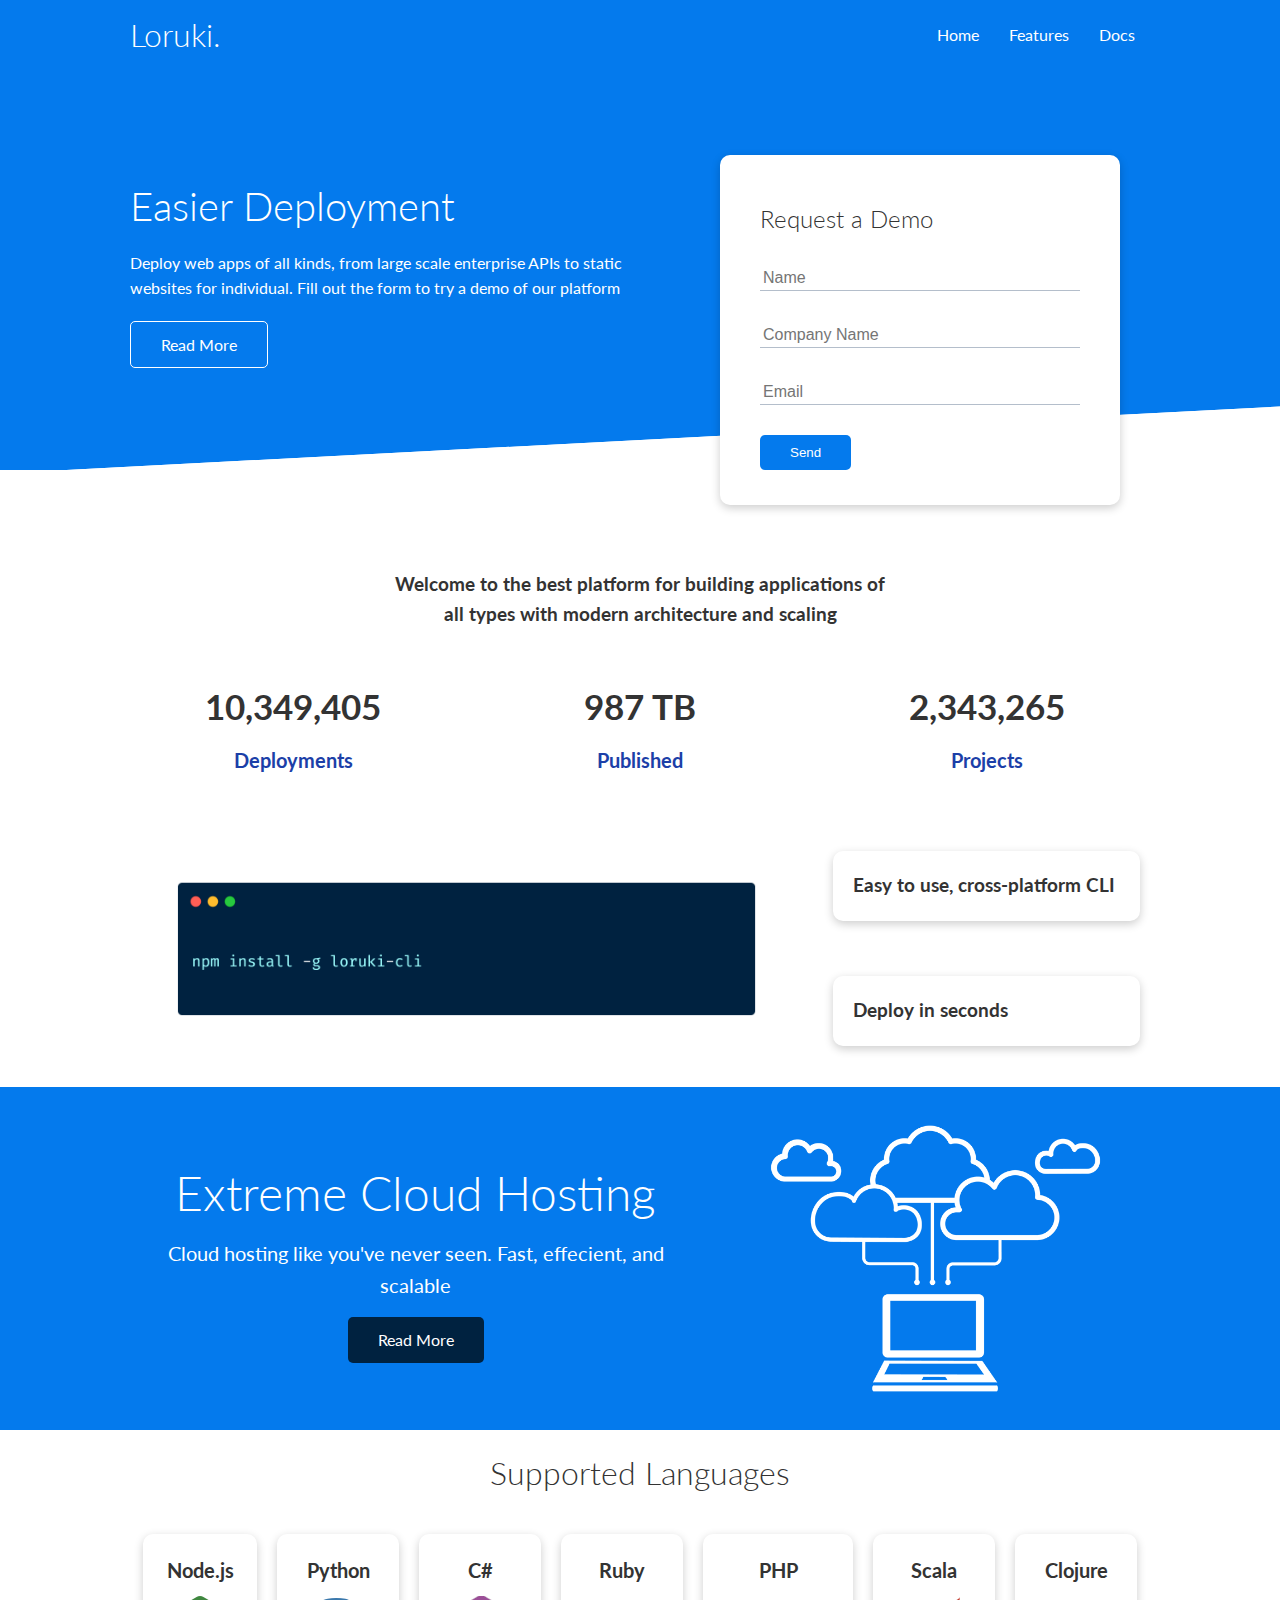
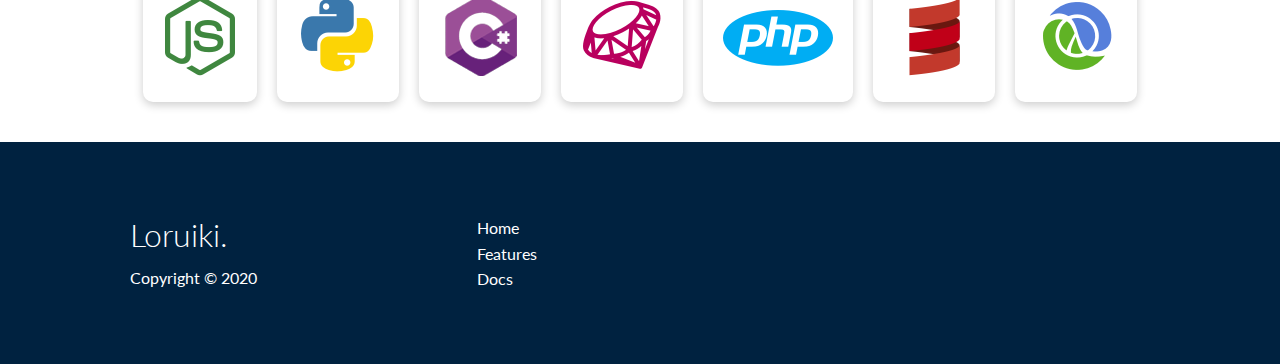
==== index.html @ ad772c44 "first commit" ====
<!DOCTYPE html>
<html lang="en">
  <head>
    <meta charset="UTF-8" />
    <meta name="viewport" content="width=device-width, initial-scale=1.0" />
    <meta http-equiv="X-UA-Compatible" content="ie=edge" />
    <link rel="stylesheet" href="/css/utils.css" />
    <link rel="stylesheet" href="/css/style.css" />
    <link
      rel="stylesheet"
      href="https://cdnjs.cloudflare.com/ajax/libs/font-awesome/6.5.2/css/all.min.css"
      integrity="sha512-SnH5WK+bZxgPHs44uWIX+LLJAJ9/2PkPKZ5QiAj6Ta86w+fsb2TkcmfRyVX3pBnMFcV7oQPJkl9QevSCWr3W6A=="
      crossorigin="anonymous"
      referrerpolicy="no-referrer"
    />
    <title>Loruki | Cloud Hosting For Everyone</title>
  </head>
  <body>
    <!-- Navbar -->
    <div class="navbar">
      <div class="container flex">
        <h1 class="logo">Loruki.</h1>
        <nav>
          <ul>
            <li><a href="index.html">Home</a></li>
            <li><a href="features.html">Features</a></li>
            <li><a href="docs.html">Docs</a></li>
          </ul>
        </nav>
      </div>
    </div>

    <!-- Showcase -->
    <section class="showcase">
      <div class="container grid">
        <div class="showcase-text">
          <h1>Easier Deployment</h1>
          <p>
            Deploy web apps of all kinds, from large scale enterprise APIs to
            static websites for individual. Fill out the form to try a demo of
            our platform
          </p>
          <a href="features.html" class="btn btn-outline">Read More</a>
        </div>

        <div class="showcase-form card">
          <h2>Request a Demo</h2>
          <form>
            <div class="form-control">
              <input type="text" name="name" placeholder="Name" required />
            </div>
            <div class="form-control">
              <input
                type="text"
                name="company"
                placeholder="Company Name"
                required
              />
            </div>
            <div class="form-control">
              <input type="email" name="email" placeholder="Email" required />
            </div>
            <input type="submit" value="Send" class="btn btn-primary" />
          </form>
        </div>
      </div>
    </section>

    <!-- Stats -->
    <section class="stats">
      <div class="container">
        <h3 class="stats-heading text-center my-1">
          Welcome to the best platform for building applications of all types
          with modern architecture and scaling
        </h3>

        <div class="grid grid-3 text-center my-4">
          <div>
            <i class="fas fa-server fa-3x"></i>
            <h3>10,349,405</h3>
            <p class="text-secondary">Deployments</p>
          </div>
          <div>
            <i class="fas fa-upload fa-3x"></i>
            <h3>987 TB</h3>
            <p class="text-secondary">Published</p>
          </div>
          <div>
            <i class="fas fa-project-diagram fa-3x"></i>
            <h3>2,343,265</h3>
            <p class="text-secondary">Projects</p>
          </div>
        </div>
      </div>
    </section>

    <!-- CLI -->
    <section class="cli">
      <div class="container grid">
        <img src="imgs/cli.png" alt="cli" />
        <div class="card">
          <h3>Easy to use, cross-platform CLI</h3>
        </div>
        <div class="card">
          <h3>Deploy in seconds</h3>
        </div>
      </div>
    </section>

    <!-- Cloud Section -->
    <section class="cloud bg-primary my-2 py-2">
      <div class="container grid">
        <div class="text-center">
          <h2 class="lg">Extreme Cloud Hosting</h2>
          <p class="lead my-1">
            Cloud hosting like you've never seen. Fast, effecient, and scalable
          </p>
          <a href="features.html" class="btn btn-dark">Read More</a>
        </div>

        <img src="imgs/cloud.png" alt="cloud" />
      </div>
    </section>

    <!-- Languages -->
    <section class="languages">
      <h2 class="md text-center my-2">Supported Languages</h2>
      <div class="container flex">
        <div class="card">
          <h4>Node.js</h4>
          <img src="imgs/logos/node.png" alt="nodejs" />
        </div>
        <div class="card">
          <h4>Python</h4>
          <img src="imgs/logos/python.png" alt="python" />
        </div>
        <div class="card">
          <h4>C#</h4>
          <img src="imgs/logos/csharp.png" alt="csharp" />
        </div>
        <div class="card">
          <h4>Ruby</h4>
          <img src="imgs/logos/ruby.png" alt="ruby" />
        </div>
        <div class="card">
          <h4>PHP</h4>
          <img src="imgs/logos/php.png" alt="php" />
        </div>
        <div class="card">
          <h4>Scala</h4>
          <img src="imgs/logos/scala.png" alt="scala" />
        </div>
        <div class="card">
          <h4>Clojure</h4>
          <img src="imgs/logos/clojure.png" alt="clojure" />
        </div>
      </div>
    </section>

    <!-- Footer -->
    <footer class="footer bg-dark py-5">
      <div class="container grid grid-3">
        <div>
          <h1>Loruiki.</h1>
          <p>Copyright &copy; 2020</p>
        </div>
        <nav>
          <ul>
            <li><a href="index.html">Home</a></li>
            <li><a href="features.html">Features</a></li>
            <li><a href="docs.html">Docs</a></li>
          </ul>
        </nav>
        <div class="social">
          <a href="#"><i class="fab fa-github fa-2x"></i></a>
          <a href="#"><i class="fab fa-twitter fa-2x"></i></a>
          <a href="#"><i class="fab fa-reddit fa-2x"></i></a>
          <a href="#"><i class="fab fa-facebook fa-2x"></i></a>
          <a href="#"><i class="fab fa-instagram fa-2x"></i></a>
        </div>
      </div>
    </footer>
  </body>
</html>
---- css/utils.css ----
/* Utilities */
.container {
  max-width: 1100px;
  margin: 0 auto;
  overflow: auto;
  padding: 0 40px;
}

.flex {
  display: flex;
  justify-content: center;
  align-items: center;
  height: 100%;
}

.text-center {
  text-align: center;
}

.alert {
  background-color: var(--light-color);
  padding: 10px 20px;
  font-weight: bold;
  margin: 15px 0;
  border-radius: 5px;
}

.alert i {
  margin-right: 10px;
}

.alert-success {
  background-color: var(--success-color);
  color: #fff;
}

.alert-error {
  background-color: var(--error-color);
}

.grid {
  display: grid;
  grid-template-columns: repeat(2, 1fr);
  gap: 20px;
  justify-content: center;
  align-items: center;
  height: 100%;
}

.grid-3 {
  grid-template-columns: repeat(3, 1fr);
}

.card {
  background-color: #fff;
  color: #333;
  border-radius: 10px;
  box-shadow: 0 3px 10px rgba(0, 0, 0, 0.2);
  padding: 20px;
  margin: 10px;
}

.btn {
  display: inline-block;
  padding: 10px 30px;
  cursor: pointer;
  background: var(--primary-color);
  color: #fff;
  border: none;
  border-radius: 5px;
}

.btn-outline {
  background-color: transparent;
  border: 1px #fff solid;
}

.btn:hover {
  transform: scale(0.98);
}

/* Backgrounds and Colored Buttons */
.bg-primary,
.btn-primary {
  background-color: var(--primary-color);
  color: #fff;
}

.bg-secondary,
.btn-secondary {
  background-color: var(--secondary-color);
  color: #fff;
}

.bg-dark,
.btn-dark {
  background-color: var(--dark-color);
  color: #fff;
}

.bg-light,
.btn-light {
  background-color: var(--light-color);
  color: #333;
}

.bg-primary a,
.btn-primary a,
.bg-secondary a,
.btn-secondary a,
.bg-dark a,
.btn-dark a {
  color: #fff;
}

/* Text Colors */
.text-primary {
  color: var(--primary-color);
}

.text-secondary {
  color: var(--secondary-color);
}

.text-dark {
  color: var(--dark-color);
}

.text-light {
  color: var(--light-color);
}

/* Text Sizes */
.lead {
  font-size: 20px;
}

.sm {
  font-size: 1rem;
}

.md {
  font-size: 2rem;
}

.lg {
  font-size: 3rem;
}

.xl {
  font-size: 4rem;
}

/* Margin */
.my-1 {
  margin: 1rem 0;
}

.my-2 {
  margin: 1.5rem 0;
}

.my-3 {
  margin: 2rem 0;
}

.my-4 {
  margin: 3rem 0;
}

.my-5 {
  margin: 4rem 0;
}

.m-1 {
  margin: 1rem;
}

.m-2 {
  margin: 1.5rem;
}

.m-3 {
  margin: 2rem;
}

.m-4 {
  margin: 3rem;
}

.m-5 {
  margin: 4rem;
}

/* Padding */
.py-1 {
  padding: 1rem 0;
}

.py-2 {
  padding: 1.5rem 0;
}

.py-3 {
  padding: 2rem 0;
}

.py-4 {
  padding: 3rem 0;
}

.py-5 {
  padding: 4rem 0;
}

.p-1 {
  padding: 1rem;
}

.p-2 {
  padding: 1.5rem;
}

.p-3 {
  padding: 2rem;
}

.p-4 {
  padding: 3rem;
}

.p-5 {
  padding: 4rem;
}
---- css/style.css ----
@import url('https://fonts.googleapis.com/css2?family=Lato&display=swap');

:root {
  --primary-color: #047aed;
  --secondary-color: #1c3fa8;
  --dark-color: #002240;
  --light-color: #f4f4f4;
  --success-color: #5cb85c;
  --error-color: #d9534f;
}

* {
  box-sizing: border-box;
  margin: 0;
  padding: 0;
}

body {
  font-family: 'Lato', sans-serif;
  color: #333;
  line-height: 1.6;
}

ul {
  list-style-type: none;
}

a {
  text-decoration: none;
  color: #333;
}

h1,
h2 {
  font-weight: 300;
  line-height: 1.2;
  margin: 10px 0;
}

p {
  margin: 10px 0;
}

img {
  width: 100%;
}

code,
pre {
  background: #333;
  color: #fff;
  padding: 10px;
  border-radius: 5px;
}

/* Navbar */
.navbar {
  background-color: var(--primary-color);
  color: #fff;
  height: 70px;
}

.navbar .flex {
  justify-content: space-between;
}

.navbar ul {
  display: flex;
}

.navbar a {
  color: #fff;
  padding: 10px;
  margin: 0 5px;
}

.navbar a:hover {
  border-bottom: 2px #fff solid;
}

/* Showcase */
.showcase {
  height: 400px;
  background-color: var(--primary-color);
  color: #fff;
  position: relative;
}

.showcase h1 {
  font-size: 40px;
}

.showcase p {
  margin: 20px 0;
}

.showcase .grid {
  grid-template-columns: 2.5fr 2fr;
  gap: 30px;
  overflow: visible;
}

.showcase-text {
  animation: slideInFromLeft 1s ease-in;
}

.showcase-form {
  animation: slideInFromRight 1s ease-in;
}

.showcase-form {
  position: relative;
  top: 60px;
  height: 350px;
  width: 400px;
  padding: 40px;
  z-index: 100;
}

.showcase-form .form-control {
  margin: 30px 0;
}

.showcase-form input[type='text'],
.showcase-form input[type='email'] {
  border: 0;
  border-bottom: 1px solid #b4becb;
  width: 100%;
  padding: 3px;
  font-size: 16px;
}

.showcase-form input:focus {
  outline: none;
}

.showcase::before,
.showcase::after {
  content: '';
  position: absolute;
  height: 100px;
  bottom: -70px;
  right: 0;
  left: 0;
  background: #fff;
  transform: skewY(-3deg);
  -webkit-transform: skewY(-3deg);
  -moz-transform: skewY(-3deg);
  -ms-transform: skewY(-3deg);
}

/* Stats */
.stats {
  padding-top: 100px;
  animation: slideInFromBottom 1s ease-in;
}

.stats-heading {
  max-width: 500px;
  margin: auto;
}

.stats .grid h3 {
  font-size: 35px;
}

.stats .grid p {
  font-size: 20px;
  font-weight: bold;
}

/* CLI */
.cli .grid {
  grid-template-columns: repeat(3, 1fr);
  grid-template-rows: repeat(2, 1fr);
}

.cli .grid > *:first-child {
  grid-column: 1 / span 2;
  grid-row: 1 / span 2;
}

/* Cloud */
.cloud .grid {
  grid-template-columns: 4fr 3fr;
}

/* Languages */
.languages .flex {
  flex-wrap: wrap;
}

.languages .card {
  text-align: center;
  margin: 18px 10px 40px;
  transition: transform 0.2s ease-in;
}

.languages .card h4 {
  font-size: 20px;
  margin-bottom: 10px;
}

.languages .card:hover {
  transform: translateY(-15px);
}

/* Features Page */
.features-head img {
  width: 200px;
  justify-self: flex-end;
}

.features-sub-head img,
.docs-head img {
  width: 300px;
  justify-self: flex-end;
}

.features-main .card > i {
  margin-right: 20px;
}

.features-main .grid {
  padding: 30px;
}

.features-main .grid > *:first-child {
  grid-column: 1 / span 3;
}

.features-main .grid > *:nth-child(2) {
  grid-column: 1 / span 2;
}

/* Docs */
.docs-main h3 {
  margin: 20px 0;
}

.docs-main .grid {
  grid-template-columns: 1fr 2fr;
  align-items: flex-start;
}

.docs-main nav li {
  font-size: 17px;
  padding-bottom: 5px;
  margin-bottom: 5px;
  border-bottom: 1px #ccc solid;
}

.docs-main a:hover {
  font-weight: bold;
}

/* Footer */
.footer .social a {
  margin: 0 10px;
}

/* Animations */
@keyframes slideInFromLeft {
  0% {
    transform: translateX(-100%);
  }

  100% {
    transform: translateX(0);
  }
}

@keyframes slideInFromRight {
  0% {
    transform: translateX(100%);
  }

  100% {
    transform: translateX(0);
  }
}

@keyframes slideInFromTop {
  0% {
    transform: translateY(-100%);
  }

  100% {
    transform: translateY(0);
  }
}

@keyframes slideInFromBottom {
  0% {
    transform: translateY(100%);
  }

  100% {
    transform: translateY(0);
  }
}

/* Tablets and Under */
@media (max-width: 768px) {
  .grid,
  .showcase .grid,
  .stats .grid,
  .cli .grid,
  .cloud .grid,
  .features-main .grid,
  .docs-main .grid {
    grid-template-columns: 1fr;
    grid-template-rows: 1fr;
  }

  .showcase {
    height: auto;
  }

  .showcase-text {
    text-align: center;
    margin-top: 40px;
    animation: slideInFromTop 1s ease-in;
  }

  .showcase-form {
    justify-self: center;
    margin: auto;
    animation: slideInFromBottom 1s ease-in;
  }

  .cli .grid > *:first-child {
    grid-column: 1;
    grid-row: 1;
  }

  .features-head,
  .features-sub-head,
  .docs-head {
    text-align: center;
  }

  .features-head img,
  .features-sub-head img,
  .docs-head img {
    justify-self: center;
  }

  .features-main .grid > *:first-child,
  .features-main .grid > *:nth-child(2) {
    grid-column: 1;
  }
}

/* Mobile */
@media (max-width: 500px) {
  .navbar {
    height: 110px;
  }

  .navbar .flex {
    flex-direction: column;
  }

  .navbar ul {
    padding: 10px;
    background-color: rgba(0, 0, 0, 0.1);
  }
}
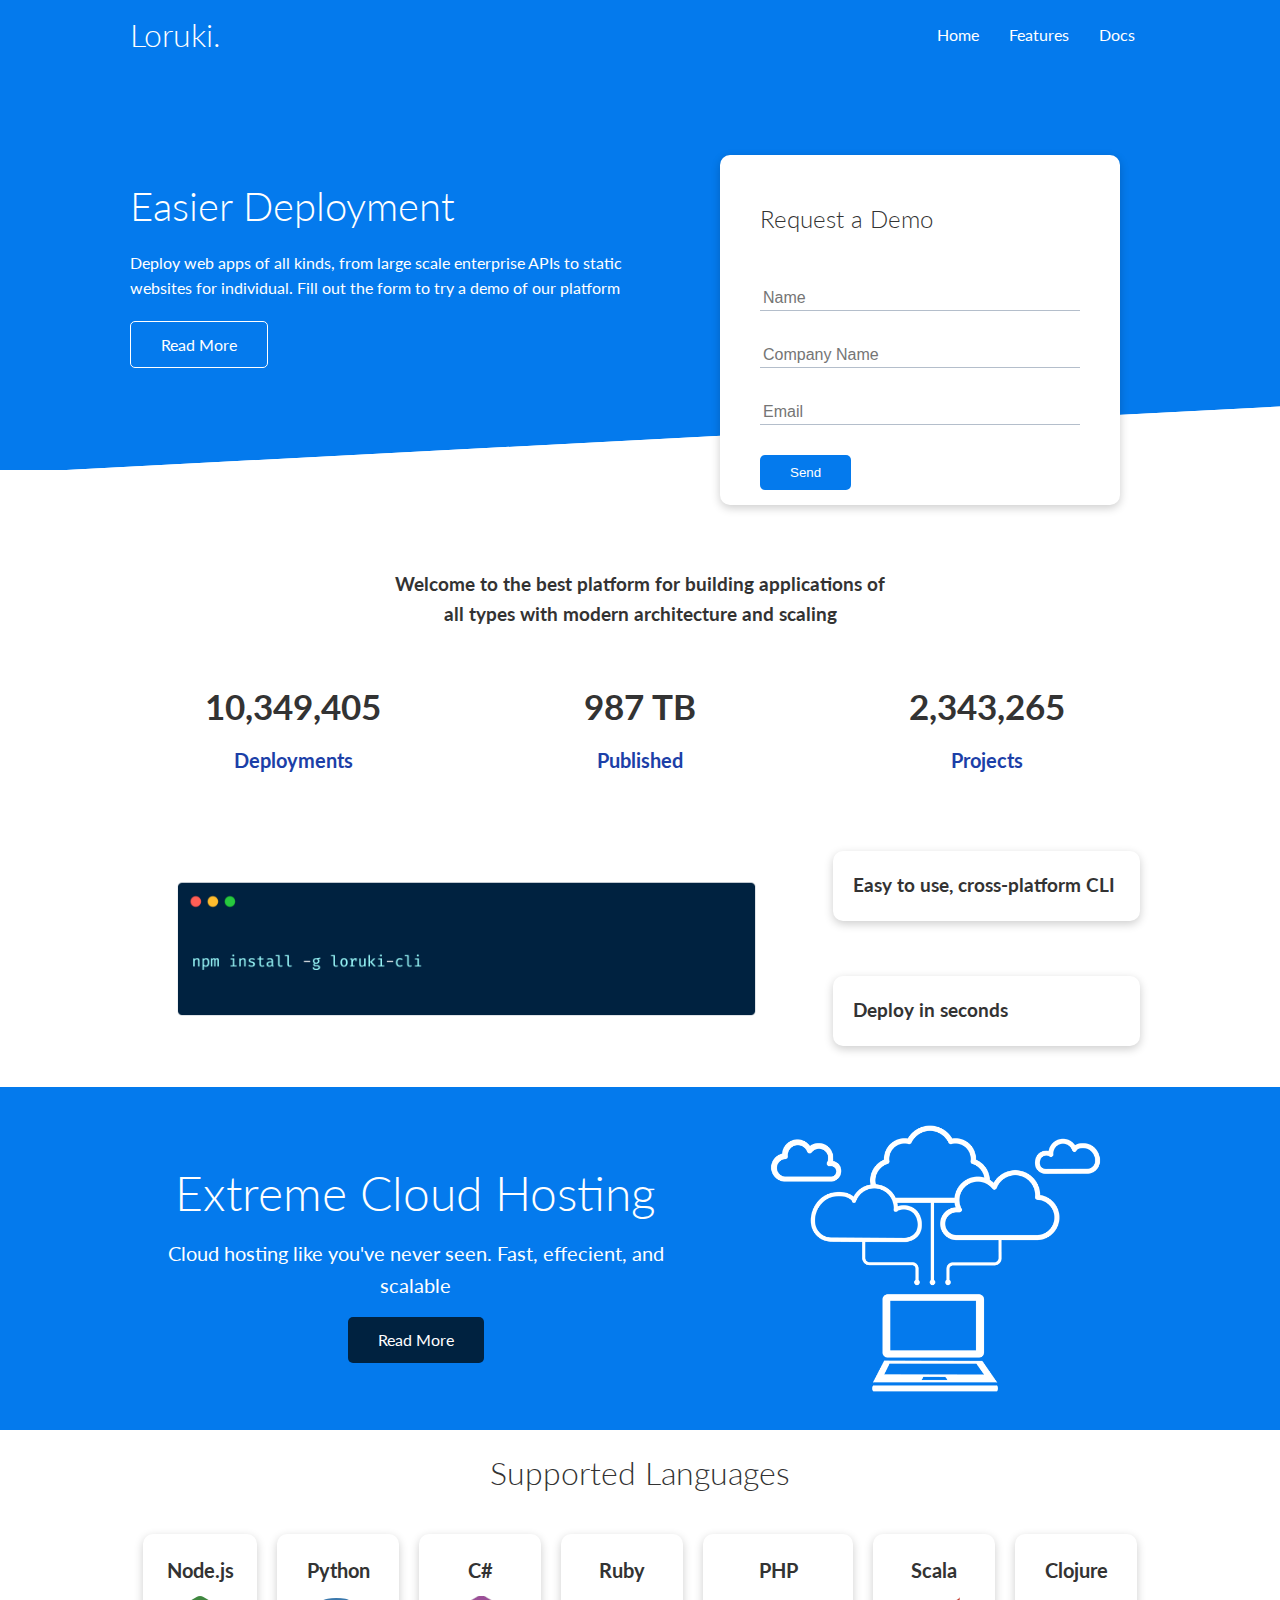
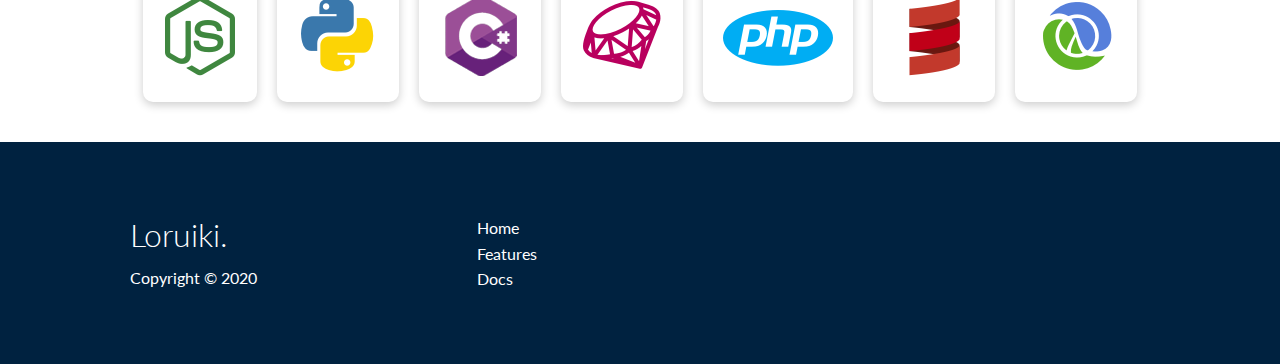
==== commit b91ef5f8: "ready to deploy" ====
--- a/index.html
+++ b/index.html
@@ -45,7 +45,18 @@
 
         <div class="showcase-form card">
           <h2>Request a Demo</h2>
-          <form>
+          <form
+            name="contact"
+            method="POST"
+            netlify-honeypot="bot-field"
+            data-netlify="true"
+          >
+            <input type="hidden" name="form-name" value="contact" />
+            <p class="hidden">
+              <label
+                >Don't fill this out if you're human: <input name="bot-field"
+              /></label>
+            </p>
             <div class="form-control">
               <input type="text" name="name" placeholder="Name" required />
             </div>
--- a/css/style.css
+++ b/css/style.css
@@ -76,6 +76,11 @@
 
 .navbar a:hover {
   border-bottom: 2px #fff solid;
+}
+
+.hidden {
+  visibility: hidden;
+  height: 0;
 }
 
 /* Showcase */
